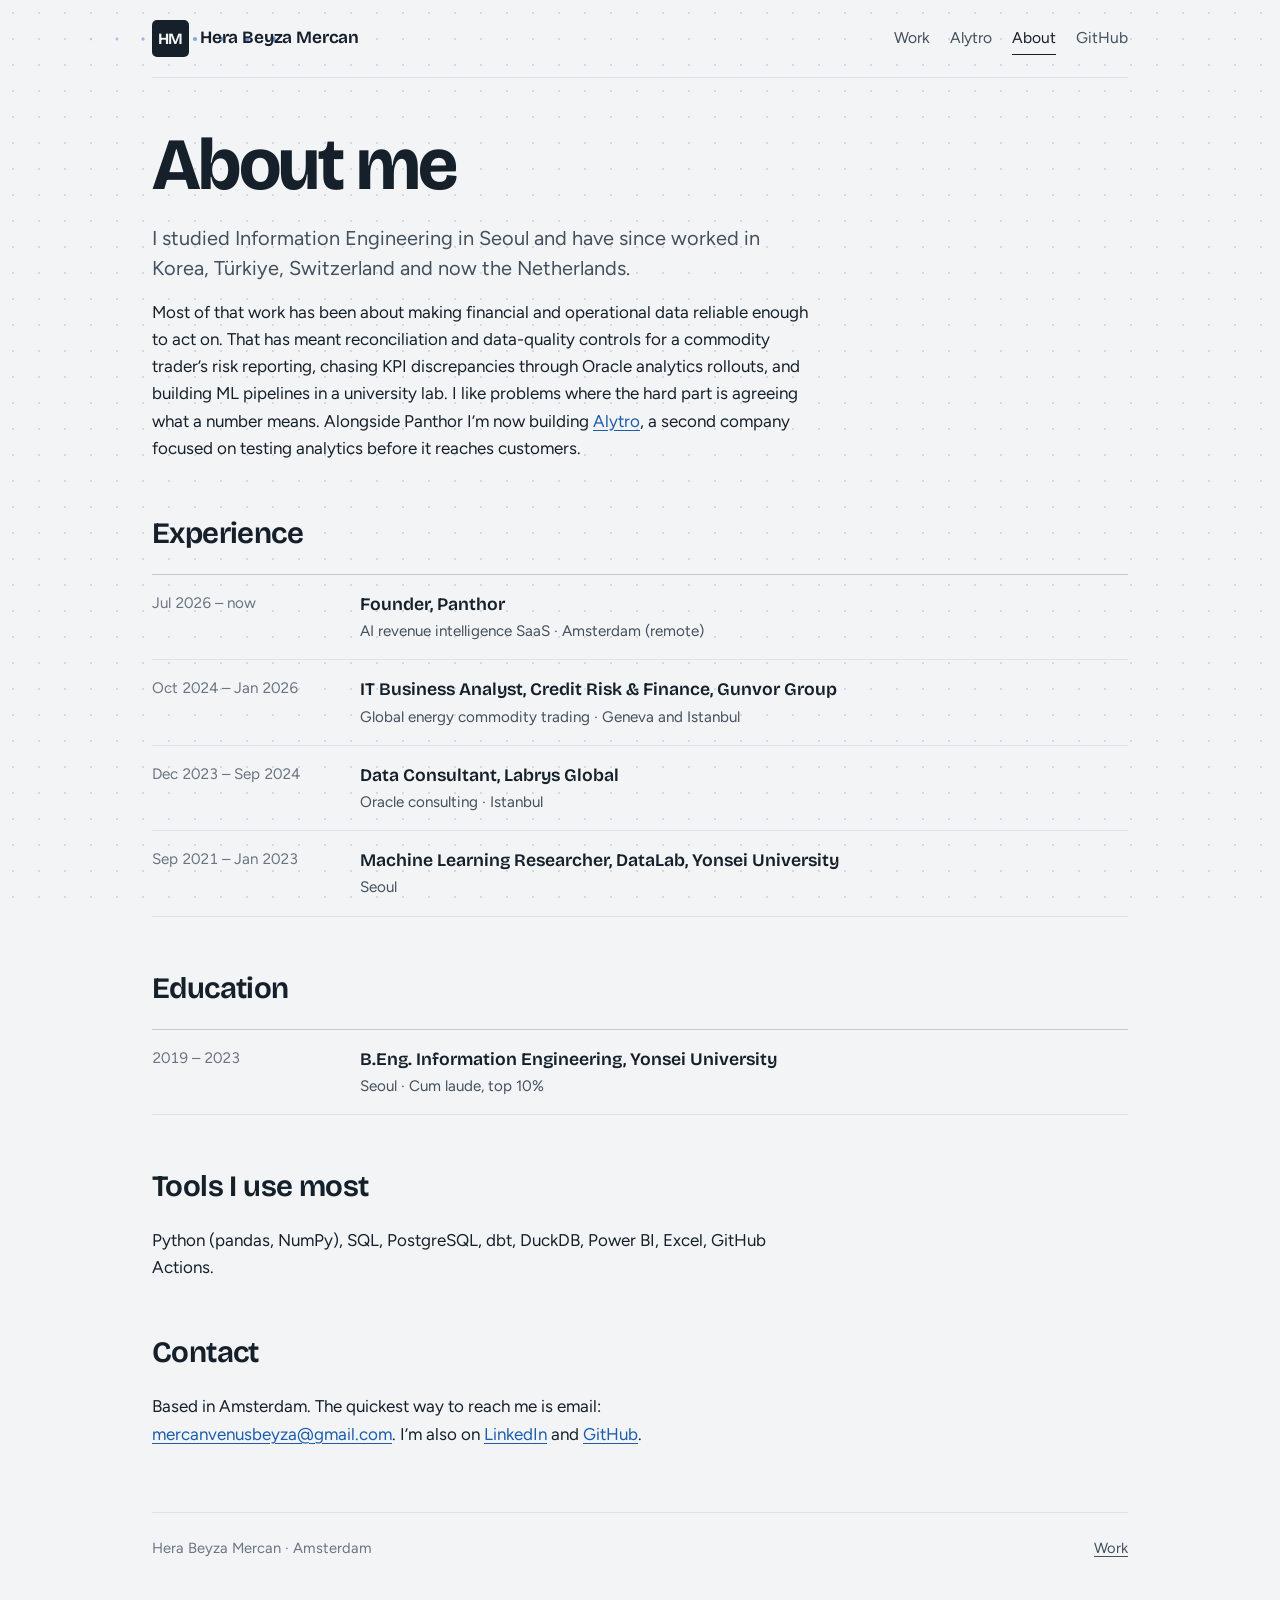
==== about.html @ 0805f067 "Portfolio site: projects, Alytro and about pages Static HTML/CSS/JS for GitHub Pages. Dashboards rea" ====
<!doctype html>
<html lang="en">
<head>
<meta charset="utf-8">
<meta name="viewport" content="width=device-width, initial-scale=1">
<title>About · Hera Beyza Mercan</title>
<meta name="description" content="About Hera Beyza Mercan: education and work experience.">
<link rel="icon" href="assets/favicon.svg" type="image/svg+xml">
<link rel="preconnect" href="https://fonts.googleapis.com">
<link rel="preconnect" href="https://fonts.gstatic.com" crossorigin>
<link rel="stylesheet" href="https://fonts.googleapis.com/css2?family=Bricolage+Grotesque:opsz,wght@12..96,400..800&family=Figtree:ital,wght@0,400..700;1,400..700&family=JetBrains+Mono:wght@400;500&display=swap">
<link rel="stylesheet" href="assets/css/site.css">
</head>
<body>
<header class="site-header">
  <a class="brand" href="index.html"><span class="monogram" aria-hidden="true">HM</span><span class="brand-name">Hera Beyza Mercan</span></a>
  <nav class="site-nav" aria-label="Main">
    <a href="index.html#work">Work</a>
    <a href="alytro.html">Alytro</a>
    <a href="about.html" aria-current="page">About</a>
    <a href="https://github.com/beyzamercanse">GitHub</a>
  </nav>
</header>

<main>
  <section class="project-head">
    <h1>About me</h1>
    <div class="prose">
      <p class="lead">I studied Information Engineering in Seoul and have since worked in Korea, Türkiye, Switzerland and now the Netherlands.</p>
      <p>Most of that work has been about making financial and operational data reliable enough to act on. That has meant reconciliation and data-quality controls for a commodity trader’s risk reporting, chasing KPI discrepancies through Oracle analytics rollouts, and building ML pipelines in a university lab. I like problems where the hard part is agreeing what a number means. Alongside Panthor I’m now building <a href="alytro.html">Alytro</a>, a second company focused on testing analytics before it reaches customers.</p>
    </div>
  </section>

  <section class="stack-lg" aria-labelledby="exp">
    <h2 id="exp">Experience</h2>
    <div class="cv">
      <div class="cv-row"><span class="when">Jul 2026 – now</span><div class="what"><b>Founder, Panthor</b><span>AI revenue intelligence SaaS · Amsterdam (remote)</span></div></div>
      <div class="cv-row"><span class="when">Oct 2024 – Jan 2026</span><div class="what"><b>IT Business Analyst, Credit Risk &amp; Finance, Gunvor Group</b><span>Global energy commodity trading · Geneva and Istanbul</span></div></div>
      <div class="cv-row"><span class="when">Dec 2023 – Sep 2024</span><div class="what"><b>Data Consultant, Labrys Global</b><span>Oracle consulting · Istanbul</span></div></div>
      <div class="cv-row"><span class="when">Sep 2021 – Jan 2023</span><div class="what"><b>Machine Learning Researcher, DataLab, Yonsei University</b><span>Seoul</span></div></div>
    </div>
  </section>

  <section class="stack-lg" aria-labelledby="edu">
    <h2 id="edu">Education</h2>
    <div class="cv">
      <div class="cv-row"><span class="when">2019 – 2023</span><div class="what"><b>B.Eng. Information Engineering, Yonsei University</b><span>Seoul · Cum laude, top 10%</span></div></div>
    </div>
  </section>

  <section class="stack-lg" aria-labelledby="tools">
    <h2 id="tools">Tools I use most</h2>
    <p class="col">Python (pandas, NumPy), SQL, PostgreSQL, dbt, DuckDB, Power BI, Excel, GitHub Actions.</p>
  </section>

  <section class="stack-lg" aria-labelledby="contact">
    <h2 id="contact">Contact</h2>
    <p class="col">Based in Amsterdam. The quickest way to reach me is email: <a href="mailto:mercanvenusbeyza@gmail.com">mercanvenusbeyza@gmail.com</a>. I’m also on <a href="https://linkedin.com/in/beyzamercan">LinkedIn</a> and <a href="https://github.com/beyzamercanse">GitHub</a>.</p>
  </section>
</main>

<footer class="site-footer">
  <span>Hera Beyza Mercan · Amsterdam</span>
  <span><a href="index.html#work">Work</a></span>
</footer>
<script src="assets/js/background.js" defer></script>
</body>
</html>
---- assets/css/site.css ----
/* Layout: one left-aligned reading column (~680px) with figures allowed to run wider (~980px),
   over a live dot-grid background (assets/js/background.js) that reads like graph paper.
   Type: Bricolage Grotesque for headings, Figtree for text, JetBrains Mono for labels and data. */
:root {
  --bg: #f2f4f6;
  --bg-dot-rgb: 38 50 64;
  --accent-rgb: 28 92 171;
  --surface: #ffffff;
  --ink: #16202a;
  --ink-2: #44505c;
  --muted: #6b7480;
  --rule: #dde2e7;
  --rule-strong: #c3cad2;
  --accent: #1c5cab;
  --accent-hover: #15467f;
  --code-bg: #eef1f4;

  /* chart roles (reference palette, validated) */
  --series-1: #2a78d6;
  --series-2: #eb6834;
  --series-3: #1baf7a;
  --pos: #2a78d6;
  --neg: #e34948;
  --total: #52514e;
  --ord-1: #86b6ef;
  --ord-2: #256abf;
  --grid: #e2e6ea;
  --baseline: #c3c9d0;
  --good: #0ca30c;
  --critical: #d03b3b;

  --font-head: "Bricolage Grotesque", "Figtree", system-ui, -apple-system, "Segoe UI", sans-serif;
  --font-body: "Figtree", system-ui, -apple-system, "Segoe UI", Arial, sans-serif;
  --font-mono: "JetBrains Mono", ui-monospace, "SF Mono", Menlo, Consolas, monospace;

  --text: 1.0625rem;
  --measure: 42rem;
  --wide: 61rem;
  color-scheme: light;
}
@media (prefers-color-scheme: dark) {
  :root:not([data-theme="light"]) {
    --bg: #0e1115; --bg-dot-rgb: 196 206 218; --accent-rgb: 127 177 238; --surface: #171b20; --ink: #e9edf1; --ink-2: #b9c1ca; --muted: #8f98a3;
    --rule: #2a3038; --rule-strong: #3a424c; --accent: #7fb1ee; --accent-hover: #a9caf4; --code-bg: #1d2228;
    --series-1: #3987e5; --series-2: #d95926; --series-3: #199e70; --pos: #3987e5; --neg: #e66767;
    --total: #c3c2b7; --ord-1: #256abf; --ord-2: #86b6ef; --grid: #262c33; --baseline: #3a414a;
    color-scheme: dark;
  }
}
:root[data-theme="dark"] {
  --bg: #0e1115; --bg-dot-rgb: 196 206 218; --accent-rgb: 127 177 238; --surface: #171b20; --ink: #e9edf1; --ink-2: #b9c1ca; --muted: #8f98a3;
  --rule: #2a3038; --rule-strong: #3a424c; --accent: #7fb1ee; --accent-hover: #a9caf4; --code-bg: #1d2228;
  --series-1: #3987e5; --series-2: #d95926; --series-3: #199e70; --pos: #3987e5; --neg: #e66767;
  --total: #c3c2b7; --ord-1: #256abf; --ord-2: #86b6ef; --grid: #262c33; --baseline: #3a414a;
  color-scheme: dark;
}

* { box-sizing: border-box; }
html { -webkit-text-size-adjust: 100%; }
body {
  margin: 0;
  background: var(--bg);
  color: var(--ink);
  font: 400 var(--text)/1.6 var(--font-body);
  padding-left: max(16px, env(safe-area-inset-left, 0px));
  padding-right: max(16px, env(safe-area-inset-right, 0px));
}
img, svg { max-width: 100%; }
a { color: var(--accent); text-underline-offset: 0.18em; text-decoration-thickness: 1px; }
a:hover { color: var(--accent-hover); }
:focus-visible { outline: 2px solid var(--accent); outline-offset: 2px; border-radius: 2px; }

h1, h2, h3 { font-family: var(--font-head); font-weight: 700; line-height: 1.08; text-wrap: balance; margin: 0; color: var(--ink); }
h1 { font-size: clamp(2.7rem, 6.6vw, 4.6rem); letter-spacing: -0.035em; font-weight: 720; }
h2 { font-size: 1.85rem; letter-spacing: -0.02em; font-weight: 650; }
h3 { font-size: 1.2rem; letter-spacing: -0.01em; font-weight: 620; }
p { margin: 0; }
code { font-family: var(--font-mono); font-size: 0.88em; background: var(--code-bg); padding: 0.1em 0.35em; border-radius: 3px; }
pre { margin: 0; font: 0.86rem/1.6 var(--font-mono); background: var(--code-bg); padding: 0.9rem 1rem; border-radius: 6px; overflow-x: auto; }
pre code { background: none; padding: 0; font-size: inherit; }
.tabular, table { font-variant-numeric: tabular-nums; }

/* ---------- page frame ---------- */
.wrap { max-width: var(--wide); margin: 0 auto; }
.site-header { max-width: var(--wide); margin: 0 auto; display: flex; flex-wrap: wrap; align-items: center; justify-content: space-between; gap: 0.75rem 1.5rem; padding-block: 1.25rem; border-bottom: 1px solid var(--rule); }
.brand { display: inline-flex; align-items: center; gap: 0.7rem; color: var(--ink); text-decoration: none; }
.brand:hover { color: var(--ink); }
.monogram { width: 2.3rem; height: 2.3rem; display: grid; place-items: center; background: var(--ink); color: var(--bg); border-radius: 5px; font: 700 0.98rem/1 var(--font-head); letter-spacing: -0.01em; }
.brand-name { font: 650 1.08rem/1.2 var(--font-head); letter-spacing: -0.01em; }
.site-nav { display: flex; flex-wrap: wrap; gap: 0.25rem 1.25rem; font-size: 0.98rem; }
.site-nav a { color: var(--ink-2); text-decoration: none; padding-block: 0.2rem; border-bottom: 1.5px solid transparent; }
.site-nav a:hover { color: var(--ink); }
.site-nav a[aria-current="page"] { color: var(--ink); border-bottom-color: var(--ink); }

main { max-width: var(--wide); margin: 0 auto; padding-block: 3rem 4rem; display: grid; gap: 3.5rem; }
.col { max-width: var(--measure); }
.stack { display: grid; gap: 1rem; align-content: start; }
.stack-lg { display: grid; gap: 1.5rem; align-content: start; }
.lead { font-size: 1.25rem; line-height: 1.5; color: var(--ink-2); max-width: 38rem; }
.muted { color: var(--muted); }
.small { font-size: 0.92rem; }
.label { font: 500 0.72rem/1.3 var(--font-mono); letter-spacing: 0.06em; text-transform: uppercase; color: var(--muted); }

.site-footer { max-width: var(--wide); margin: 0 auto; border-top: 1px solid var(--rule); padding-block: 1.5rem 2.5rem; display: flex; flex-wrap: wrap; justify-content: space-between; gap: 0.5rem 1.5rem; font-size: 0.92rem; color: var(--muted); }
.site-footer a { color: var(--ink-2); }

/* ---------- home ---------- */
.intro { display: grid; gap: 1.25rem; padding-top: 1rem; }
.intro .contact { display: flex; flex-wrap: wrap; gap: 0.4rem 1.25rem; font-size: 0.98rem; }
.section-head { display: flex; align-items: baseline; justify-content: space-between; gap: 1rem; border-bottom: 1px solid var(--rule-strong); padding-bottom: 0.6rem; }
.work-list { display: grid; }
.work-item { display: grid; grid-template-columns: minmax(0, 1.25fr) minmax(0, 1fr); gap: 1rem 2.5rem; padding-block: 2rem; border-bottom: 1px solid var(--rule); }
.work-item h3 { font-size: 1.5rem; }
.work-item h3 a { color: var(--ink); text-decoration: none; }
.work-item h3 a:hover { color: var(--accent); }
.work-item .q { font-size: 1.1rem; color: var(--ink-2); font-style: italic; }
.work-item .links { display: flex; flex-wrap: wrap; gap: 0.3rem 1.25rem; font-size: 0.98rem; }
.stack-line { font: 400 0.78rem/1.5 var(--font-mono); color: var(--muted); }
.figs { display: grid; gap: 0.9rem; align-content: start; margin: 0; }
.figs div { display: grid; grid-template-columns: 7.5rem minmax(0, 1fr); gap: 0.9rem; align-items: baseline; }
.figs dt { font: 650 1.35rem/1.1 var(--font-head); letter-spacing: -0.02em; font-variant-numeric: tabular-nums; text-align: right; color: var(--ink); }
.figs dd { margin: 0; font-size: 0.95rem; color: var(--ink-2); line-height: 1.4; }
.now { display: grid; grid-template-columns: minmax(0, 1fr) minmax(0, 2fr); gap: 1rem 2.5rem; padding: 1.75rem; background: var(--surface); border: 1px solid var(--rule); border-radius: 6px; }

/* ---------- project pages ---------- */
.crumbs { font-size: 0.92rem; }
.crumbs a { color: var(--muted); }
.project-head { display: grid; gap: 1.1rem; }
.meta { display: grid; grid-template-columns: repeat(3, minmax(0, 1fr)); gap: 1rem 2rem; margin: 0.5rem 0 0; padding-top: 1.1rem; border-top: 1px solid var(--rule); max-width: var(--wide); }
.meta dt { font: 500 0.72rem/1.3 var(--font-mono); letter-spacing: 0.06em; text-transform: uppercase; color: var(--muted); margin-bottom: 0.3rem; }
.meta dd { margin: 0; font-size: 0.98rem; color: var(--ink-2); }
.tiles { display: grid; grid-template-columns: repeat(4, minmax(0, 1fr)); gap: 1px; background: var(--rule); border: 1px solid var(--rule); border-radius: 6px; overflow: hidden; }
.tile { background: var(--surface); padding: 1.1rem 1.2rem 1.2rem; display: grid; gap: 0.35rem; align-content: start; }
.tile .v { font: 650 1.8rem/1.1 var(--font-head); letter-spacing: -0.025em; color: var(--ink); }
.tile .k { font-size: 0.93rem; color: var(--ink-2); line-height: 1.4; }
.prose { display: grid; gap: 1rem; max-width: var(--measure); }
.prose h3 { margin-top: 0.75rem; }
.prose ul, .prose ol { margin: 0; padding-left: 1.25rem; display: grid; gap: 0.4rem; }
.two-col { display: grid; grid-template-columns: repeat(2, minmax(0, 1fr)); gap: 1.5rem 2.5rem; }
.two-col > div { display: grid; gap: 0.5rem; align-content: start; }

/* architecture flow */
.flow { list-style: none; margin: 0; padding: 0; display: flex; flex-wrap: wrap; align-items: stretch; gap: 0.6rem; }
.flow li { position: relative; flex: 1 1 9rem; min-width: 0; background: var(--surface); border: 1px solid var(--rule-strong); border-radius: 5px; padding: 0.7rem 0.8rem; display: grid; gap: 0.2rem; align-content: start; }
.flow li b { font: 620 1rem/1.25 var(--font-head); }
.flow li span { font-size: 0.85rem; color: var(--ink-2); line-height: 1.35; }
.flow li.gate { border-color: var(--ink-2); border-width: 1.5px; }
.flow li.out { background: transparent; border-style: dashed; }
.flow-note { font-size: 0.92rem; color: var(--ink-2); max-width: var(--measure); }
.arrow { flex: 0 0 auto; align-self: center; color: var(--muted); font-size: 1.1rem; }

/* tables */
.table-wrap { overflow-x: auto; border: 1px solid var(--rule); border-radius: 6px; background: var(--surface); }
table { border-collapse: collapse; width: 100%; font-size: 0.93rem; }
th, td { text-align: left; padding: 0.55rem 0.8rem; border-bottom: 1px solid var(--rule); white-space: nowrap; }
th { font: 500 0.7rem/1.3 var(--font-mono); color: var(--muted); letter-spacing: 0.05em; text-transform: uppercase; }
td.n, th.n { text-align: right; }
tr:last-child td { border-bottom: 0; }
tr.total td { font-weight: 700; border-top: 1px solid var(--rule-strong); }

/* ---------- dashboard ---------- */
.dash { display: grid; grid-template-columns: repeat(2, minmax(0, 1fr)); gap: 1.25rem; }
.fig { background: var(--surface); border: 1px solid var(--rule); border-radius: 6px; padding: 1.1rem 1.2rem 1rem; display: grid; gap: 0.6rem; min-width: 0; position: relative; align-content: start; }
.fig.span-2 { grid-column: 1 / -1; }
.fig h3 { font-size: 1.05rem; }
.fig .sub { font-size: 0.9rem; color: var(--ink-2); line-height: 1.4; }
.fig .sub b { white-space: nowrap; }
.fig .chart { position: relative; min-height: 2rem; }
.fig details { font-size: 0.88rem; }
.fig summary { cursor: pointer; color: var(--muted); width: fit-content; }
.fig details .table-wrap { margin-top: 0.5rem; }
.legend { display: flex; flex-wrap: wrap; gap: 0.3rem 1rem; font-size: 0.86rem; color: var(--ink-2); }
.legend span { display: inline-flex; align-items: center; gap: 0.4rem; }
.legend i { width: 0.75rem; height: 0.75rem; border-radius: 2px; display: inline-block; }
.legend i.line { height: 2px; width: 1rem; border-radius: 1px; }
.checks { list-style: none; margin: 0; padding: 0; display: grid; gap: 0.45rem; font-size: 0.93rem; }
.checks li { display: flex; gap: 0.55rem; align-items: baseline; }
.checks .ok { color: var(--good); font-weight: 700; }
.checks .bad { color: var(--critical); font-weight: 700; }
.chart svg { display: block; overflow: visible; }
.chart text { font-family: var(--font-body); fill: var(--muted); font-size: 12px; font-variant-numeric: tabular-nums; }
.chart text.val { fill: var(--ink-2); font-weight: 600; }
.chart text.lbl { fill: var(--ink-2); }
.chart .grid line { stroke: var(--grid); stroke-width: 1; }
.chart .base { stroke: var(--baseline); stroke-width: 1; }
.chart .ref { stroke: var(--ink-2); stroke-width: 1; stroke-dasharray: 0; opacity: 0.55; }
.chart [data-tip] { cursor: default; }
.tip { position: absolute; pointer-events: none; background: var(--ink); color: var(--bg); font-size: 0.84rem; line-height: 1.35; padding: 0.4rem 0.55rem; border-radius: 4px; white-space: nowrap; transform: translate(-50%, calc(-100% - 10px)); z-index: 5; }
.tip[hidden] { display: none; }

/* ---------- about ---------- */
.cv { display: grid; gap: 0; border-top: 1px solid var(--rule-strong); }
.cv-row { display: grid; grid-template-columns: 11rem minmax(0, 1fr); gap: 0.25rem 2rem; padding-block: 1rem; border-bottom: 1px solid var(--rule); }
.cv-row .when { color: var(--muted); font-size: 0.95rem; font-variant-numeric: tabular-nums; }
.cv-row .what b { font-family: var(--font-head); font-weight: 620; font-size: 1.1rem; }
.cv-row .what span { display: block; color: var(--ink-2); font-size: 0.95rem; }

/* ---------- venture ---------- */
.steps { margin: 0; padding: 0; list-style: none; counter-reset: s; display: grid; grid-template-columns: repeat(4, minmax(0, 1fr)); gap: 1rem; }
.steps li { counter-increment: s; border-top: 2px solid var(--ink); padding-top: 0.7rem; display: grid; gap: 0.3rem; align-content: start; }
.steps li::before { content: counter(s); font: 700 0.85rem/1 var(--font-head); color: var(--muted); }
.steps b { font-family: var(--font-head); font-weight: 620; font-size: 1.08rem; }
.steps span { font-size: 0.93rem; color: var(--ink-2); }
.status { display: grid; grid-template-columns: repeat(2, minmax(0, 1fr)); gap: 1.5rem 2.5rem; }

@media (max-width: 860px) {
  .work-item, .now, .status, .two-col { grid-template-columns: minmax(0, 1fr); }
  .tiles { grid-template-columns: repeat(2, minmax(0, 1fr)); }
  .dash { grid-template-columns: minmax(0, 1fr); }
  .steps { grid-template-columns: repeat(2, minmax(0, 1fr)); }
  .meta { grid-template-columns: minmax(0, 1fr); }
}
@media (max-width: 520px) {
  main { padding-block: 2rem 3rem; gap: 2.75rem; }
  .tiles { grid-template-columns: minmax(0, 1fr); }
  .steps { grid-template-columns: minmax(0, 1fr); }
  .cv-row { grid-template-columns: minmax(0, 1fr); }
  .figs div { grid-template-columns: 6.25rem minmax(0, 1fr); }
  .arrow { display: none; }
  .flow li { flex-basis: 100%; }
}
@media (prefers-reduced-motion: reduce) { * { transition: none !important; animation: none !important; } }

/* ---------- live background ---------- */
.bg-canvas { position: fixed; inset: 0; width: 100%; height: 100%; z-index: 0; pointer-events: none; }
.site-header, main, .site-footer { position: relative; z-index: 1; }
.intro .kicker { font: 500 0.78rem/1.4 var(--font-mono); letter-spacing: 0.04em; color: var(--muted); }
.bg-hint { font: 400 0.72rem/1.4 var(--font-mono); color: var(--muted); }
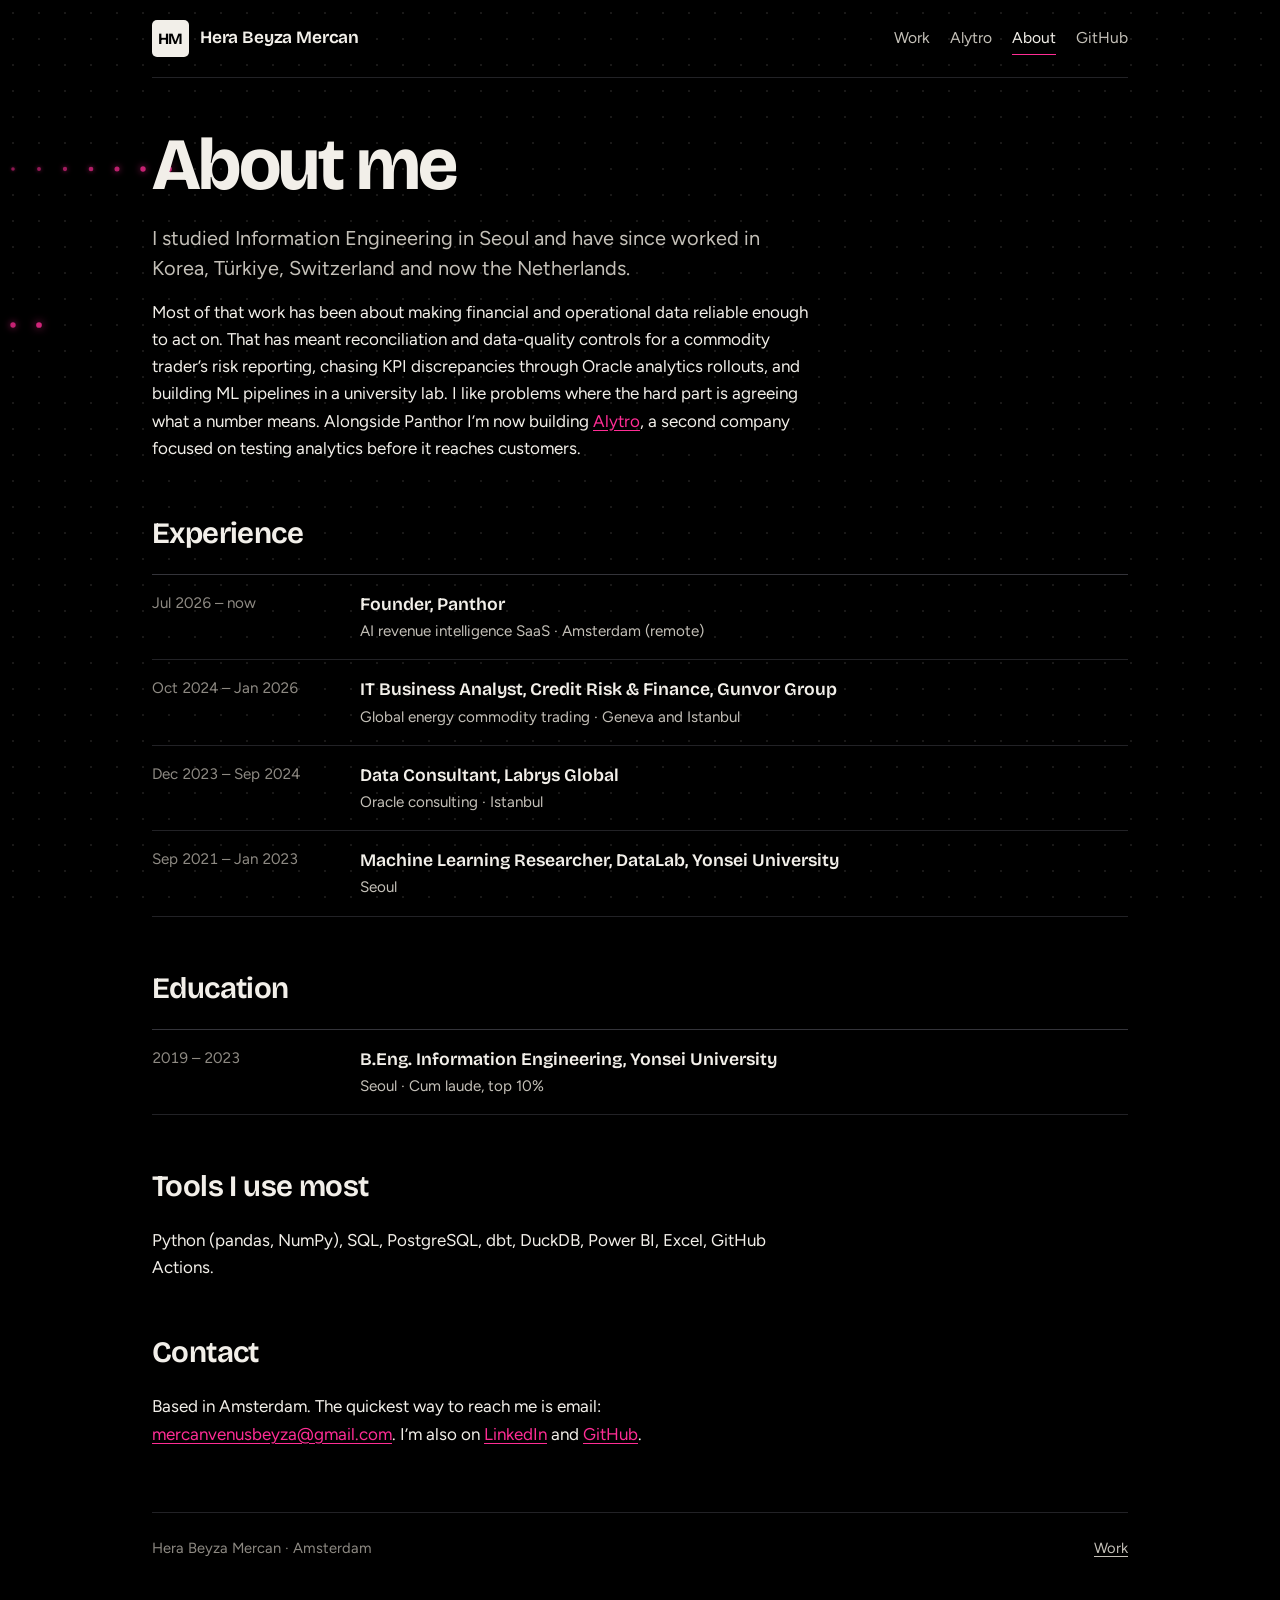
==== commit 817f9550: "Version asset links so browsers load changes right away scripts/build_data.py now adds ?v=<content h" ====
--- a/about.html
+++ b/about.html
@@ -5,11 +5,11 @@
 <meta name="viewport" content="width=device-width, initial-scale=1">
 <title>About · Hera Beyza Mercan</title>
 <meta name="description" content="About Hera Beyza Mercan: education and work experience.">
-<link rel="icon" href="assets/favicon.svg" type="image/svg+xml">
+<link rel="icon" href="assets/favicon.svg?v=271104e1" type="image/svg+xml">
 <link rel="preconnect" href="https://fonts.googleapis.com">
 <link rel="preconnect" href="https://fonts.gstatic.com" crossorigin>
 <link rel="stylesheet" href="https://fonts.googleapis.com/css2?family=Bricolage+Grotesque:opsz,wght@12..96,400..800&family=Figtree:ital,wght@0,400..700;1,400..700&family=JetBrains+Mono:wght@400;500&display=swap">
-<link rel="stylesheet" href="assets/css/site.css">
+<link rel="stylesheet" href="assets/css/site.css?v=8ac12f01">
 </head>
 <body>
 <header class="site-header">
@@ -63,6 +63,6 @@
   <span>Hera Beyza Mercan · Amsterdam</span>
   <span><a href="index.html#work">Work</a></span>
 </footer>
-<script src="assets/js/background.js" defer></script>
+<script src="assets/js/background.js?v=9130efc0" defer></script>
 </body>
 </html>
--- a/assets/css/site.css
+++ b/assets/css/site.css
@@ -1,33 +1,32 @@
 /* Layout: one left-aligned reading column (~680px) with figures allowed to run wider (~980px),
    over a live dot-grid background (assets/js/background.js) that reads like graph paper.
-   Type: Bricolage Grotesque for headings, Figtree for text, JetBrains Mono for labels and data. */
+   Type: Bricolage Grotesque for headings, Figtree for text, JetBrains Mono for labels and data.
+   Colour: one fixed dark look. Black ground, off-white type, neon pink for every highlight. */
 :root {
-  --bg: #f2f4f6;
-  --bg-dot-rgb: 38 50 64;
-  --accent-rgb: 28 92 171;
-  --surface: #ffffff;
-  --ink: #16202a;
-  --ink-2: #44505c;
-  --muted: #6b7480;
-  --rule: #dde2e7;
-  --rule-strong: #c3cad2;
-  --accent: #1c5cab;
-  --accent-hover: #15467f;
-  --code-bg: #eef1f4;
-
-  /* chart roles (reference palette, validated) */
-  --series-1: #2a78d6;
-  --series-2: #eb6834;
-  --series-3: #1baf7a;
-  --pos: #2a78d6;
-  --neg: #e34948;
-  --total: #52514e;
-  --ord-1: #86b6ef;
-  --ord-2: #256abf;
-  --grid: #e2e6ea;
-  --baseline: #c3c9d0;
+  --bg: #000000;
+  --bg-dot-rgb: 242 239 233;
+  --accent-rgb: 255 45 149;
+  --surface: #0e0e10;
+  --ink: #f2efe9;
+  --ink-2: #c4c0b8;
+  --muted: #8e8a83;
+  --rule: #222226;
+  --rule-strong: #34343a;
+  --accent: #ff2d95;
+  --accent-hover: #ff7ac0;
+  --code-bg: #141417;
+
+  /* chart roles: pink / cyan / amber, validated all-pairs on the dark panel surface */
+  --series-1: #ff2d95;
+  --series-2: #119dbb;
+  --series-3: #c98500;
+  --pos: #119dbb;
+  --neg: #ff2d95;
+  --total: #bdb9b1;
+  --grid: #1d1d21;
+  --baseline: #3a3a40;
   --good: #0ca30c;
-  --critical: #d03b3b;
+  --critical: #e5484d;
 
   --font-head: "Bricolage Grotesque", "Figtree", system-ui, -apple-system, "Segoe UI", sans-serif;
   --font-body: "Figtree", system-ui, -apple-system, "Segoe UI", Arial, sans-serif;
@@ -36,27 +35,18 @@
   --text: 1.0625rem;
   --measure: 42rem;
   --wide: 61rem;
-  color-scheme: light;
-}
-@media (prefers-color-scheme: dark) {
-  :root:not([data-theme="light"]) {
-    --bg: #0e1115; --bg-dot-rgb: 196 206 218; --accent-rgb: 127 177 238; --surface: #171b20; --ink: #e9edf1; --ink-2: #b9c1ca; --muted: #8f98a3;
-    --rule: #2a3038; --rule-strong: #3a424c; --accent: #7fb1ee; --accent-hover: #a9caf4; --code-bg: #1d2228;
-    --series-1: #3987e5; --series-2: #d95926; --series-3: #199e70; --pos: #3987e5; --neg: #e66767;
-    --total: #c3c2b7; --ord-1: #256abf; --ord-2: #86b6ef; --grid: #262c33; --baseline: #3a414a;
-    color-scheme: dark;
-  }
-}
-:root[data-theme="dark"] {
-  --bg: #0e1115; --bg-dot-rgb: 196 206 218; --accent-rgb: 127 177 238; --surface: #171b20; --ink: #e9edf1; --ink-2: #b9c1ca; --muted: #8f98a3;
-  --rule: #2a3038; --rule-strong: #3a424c; --accent: #7fb1ee; --accent-hover: #a9caf4; --code-bg: #1d2228;
-  --series-1: #3987e5; --series-2: #d95926; --series-3: #199e70; --pos: #3987e5; --neg: #e66767;
-  --total: #c3c2b7; --ord-1: #256abf; --ord-2: #86b6ef; --grid: #262c33; --baseline: #3a414a;
   color-scheme: dark;
 }
 
 * { box-sizing: border-box; }
-html { -webkit-text-size-adjust: 100%; }
+html { -webkit-text-size-adjust: 100%; scrollbar-color: var(--accent) var(--bg); }
+::-webkit-scrollbar { width: 10px; height: 10px; background: var(--bg); }
+::-webkit-scrollbar-track { background: var(--bg); }
+::-webkit-scrollbar-thumb { background: var(--accent); border-radius: 10px; border: 2px solid var(--bg); }
+::-webkit-scrollbar-thumb:hover { background: var(--accent-hover); }
+::-webkit-scrollbar-corner { background: var(--bg); }
+.table-wrap, pre { scrollbar-color: var(--accent) var(--surface); }
+::selection { background: var(--accent); color: #000000; }
 body {
   margin: 0;
   background: var(--bg);
@@ -66,8 +56,8 @@
   padding-right: max(16px, env(safe-area-inset-right, 0px));
 }
 img, svg { max-width: 100%; }
-a { color: var(--accent); text-underline-offset: 0.18em; text-decoration-thickness: 1px; }
-a:hover { color: var(--accent-hover); }
+a { color: var(--accent); text-underline-offset: 0.18em; text-decoration-thickness: 1px; transition: color 0.15s, text-shadow 0.15s; }
+a:hover { color: var(--accent-hover); text-shadow: 0 0 14px rgba(255, 45, 149, 0.55); }
 :focus-visible { outline: 2px solid var(--accent); outline-offset: 2px; border-radius: 2px; }
 
 h1, h2, h3 { font-family: var(--font-head); font-weight: 700; line-height: 1.08; text-wrap: balance; margin: 0; color: var(--ink); }
@@ -90,7 +80,7 @@
 .site-nav { display: flex; flex-wrap: wrap; gap: 0.25rem 1.25rem; font-size: 0.98rem; }
 .site-nav a { color: var(--ink-2); text-decoration: none; padding-block: 0.2rem; border-bottom: 1.5px solid transparent; }
 .site-nav a:hover { color: var(--ink); }
-.site-nav a[aria-current="page"] { color: var(--ink); border-bottom-color: var(--ink); }
+.site-nav a[aria-current="page"] { color: var(--ink); border-bottom-color: var(--accent); }
 
 main { max-width: var(--wide); margin: 0 auto; padding-block: 3rem 4rem; display: grid; gap: 3.5rem; }
 .col { max-width: var(--measure); }
@@ -144,7 +134,7 @@
 .flow li { position: relative; flex: 1 1 9rem; min-width: 0; background: var(--surface); border: 1px solid var(--rule-strong); border-radius: 5px; padding: 0.7rem 0.8rem; display: grid; gap: 0.2rem; align-content: start; }
 .flow li b { font: 620 1rem/1.25 var(--font-head); }
 .flow li span { font-size: 0.85rem; color: var(--ink-2); line-height: 1.35; }
-.flow li.gate { border-color: var(--ink-2); border-width: 1.5px; }
+.flow li.gate { border-color: var(--accent); border-width: 1.5px; }
 .flow li.out { background: transparent; border-style: dashed; }
 .flow-note { font-size: 0.92rem; color: var(--ink-2); max-width: var(--measure); }
 .arrow { flex: 0 0 auto; align-self: center; color: var(--muted); font-size: 1.1rem; }
@@ -185,7 +175,7 @@
 .chart .base { stroke: var(--baseline); stroke-width: 1; }
 .chart .ref { stroke: var(--ink-2); stroke-width: 1; stroke-dasharray: 0; opacity: 0.55; }
 .chart [data-tip] { cursor: default; }
-.tip { position: absolute; pointer-events: none; background: var(--ink); color: var(--bg); font-size: 0.84rem; line-height: 1.35; padding: 0.4rem 0.55rem; border-radius: 4px; white-space: nowrap; transform: translate(-50%, calc(-100% - 10px)); z-index: 5; }
+.tip { position: absolute; pointer-events: none; background: var(--ink); color: #000000; box-shadow: 0 0 0 1px var(--accent), 0 6px 20px rgba(0, 0, 0, 0.6); font-size: 0.84rem; line-height: 1.35; padding: 0.4rem 0.55rem; border-radius: 4px; white-space: nowrap; transform: translate(-50%, calc(-100% - 10px)); z-index: 5; }
 .tip[hidden] { display: none; }
 
 /* ---------- about ---------- */
@@ -197,7 +187,7 @@
 
 /* ---------- venture ---------- */
 .steps { margin: 0; padding: 0; list-style: none; counter-reset: s; display: grid; grid-template-columns: repeat(4, minmax(0, 1fr)); gap: 1rem; }
-.steps li { counter-increment: s; border-top: 2px solid var(--ink); padding-top: 0.7rem; display: grid; gap: 0.3rem; align-content: start; }
+.steps li { counter-increment: s; border-top: 2px solid var(--accent); padding-top: 0.7rem; display: grid; gap: 0.3rem; align-content: start; }
 .steps li::before { content: counter(s); font: 700 0.85rem/1 var(--font-head); color: var(--muted); }
 .steps b { font-family: var(--font-head); font-weight: 620; font-size: 1.08rem; }
 .steps span { font-size: 0.93rem; color: var(--ink-2); }
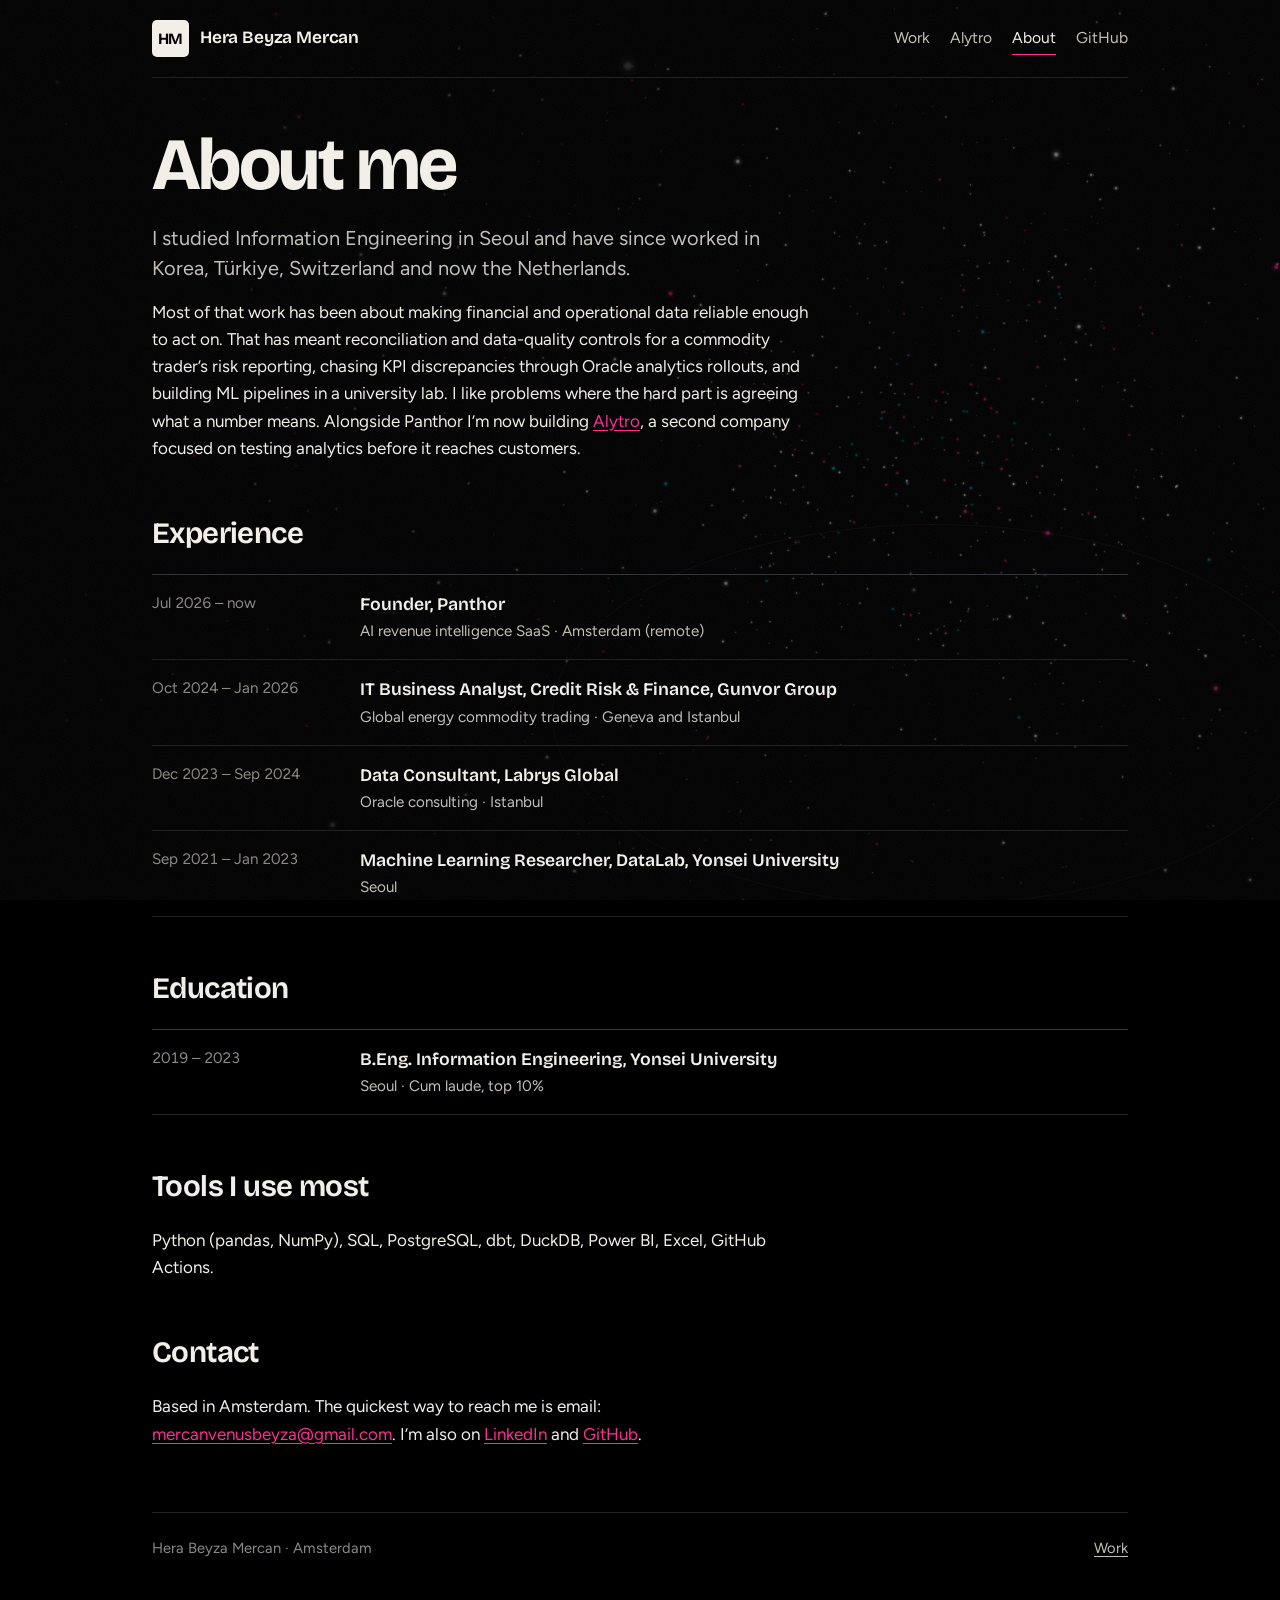
==== commit e3bd0e7a: "Add energy-trading and AI projects, and a cinematic 3D background - Home page: new "Energy trading a" ====
--- a/about.html
+++ b/about.html
@@ -9,9 +9,9 @@
 <link rel="preconnect" href="https://fonts.googleapis.com">
 <link rel="preconnect" href="https://fonts.gstatic.com" crossorigin>
 <link rel="stylesheet" href="https://fonts.googleapis.com/css2?family=Bricolage+Grotesque:opsz,wght@12..96,400..800&family=Figtree:ital,wght@0,400..700;1,400..700&family=JetBrains+Mono:wght@400;500&display=swap">
-<link rel="stylesheet" href="assets/css/site.css?v=8ac12f01">
+<link rel="stylesheet" href="assets/css/site.css?v=3d3af162">
 </head>
-<body>
+<body data-scene="core">
 <header class="site-header">
   <a class="brand" href="index.html"><span class="monogram" aria-hidden="true">HM</span><span class="brand-name">Hera Beyza Mercan</span></a>
   <nav class="site-nav" aria-label="Main">
@@ -63,6 +63,6 @@
   <span>Hera Beyza Mercan · Amsterdam</span>
   <span><a href="index.html#work">Work</a></span>
 </footer>
-<script src="assets/js/background.js?v=9130efc0" defer></script>
+<script src="assets/js/background.js?v=5a66f21a" defer></script>
 </body>
 </html>
--- a/assets/css/site.css
+++ b/assets/css/site.css
@@ -1,11 +1,14 @@
 /* Layout: one left-aligned reading column (~680px) with figures allowed to run wider (~980px),
-   over a live dot-grid background (assets/js/background.js) that reads like graph paper.
+   over a live 3D background (assets/js/background.js): a constellation of points that morphs
+   between shapes drawn from each project, with film grain and a vignette on top.
    Type: Bricolage Grotesque for headings, Figtree for text, JetBrains Mono for labels and data.
    Colour: one fixed dark look. Black ground, off-white type, neon pink for every highlight. */
 :root {
   --bg: #000000;
   --bg-dot-rgb: 242 239 233;
   --accent-rgb: 255 45 149;
+  --cyan-rgb: 17 157 187;
+  --amber-rgb: 201 133 0;
   --surface: #0e0e10;
   --ink: #f2efe9;
   --ink-2: #c4c0b8;
@@ -213,6 +216,39 @@
 
 /* ---------- live background ---------- */
 .bg-canvas { position: fixed; inset: 0; width: 100%; height: 100%; z-index: 0; pointer-events: none; }
+/* Film grain over the scene, plus a vignette that keeps the corners dark. */
+.bg-grain { position: fixed; inset: 0; z-index: 0; pointer-events: none; overflow: hidden; background: radial-gradient(ellipse 80% 75% at 68% 48%, transparent 45%, rgba(0, 0, 0, 0.62) 100%); }
+.bg-grain::before { content: ""; position: absolute; inset: -60%; opacity: 0.07; background-image: url("data:image/svg+xml,%3Csvg xmlns='http://www.w3.org/2000/svg' width='180' height='180'%3E%3Cfilter id='n'%3E%3CfeTurbulence type='fractalNoise' baseFrequency='0.85' numOctaves='2' stitchTiles='stitch'/%3E%3CfeColorMatrix values='0 0 0 0 1 0 0 0 0 1 0 0 0 0 1 0 0 0 0.6 0'/%3E%3C/filter%3E%3Crect width='100%25' height='100%25' filter='url(%23n)'/%3E%3C/svg%3E"); animation: grain 0.8s steps(4) infinite; }
+@keyframes grain { 0% { transform: translate(0, 0); } 25% { transform: translate(-4%, 3%); } 50% { transform: translate(3%, -5%); } 75% { transform: translate(-2%, -3%); } 100% { transform: translate(4%, 2%); } }
 .site-header, main, .site-footer { position: relative; z-index: 1; }
+
+/* Scene control in the intro: which shape the background shows, and a way to stop it. */
+.scenes { display: grid; gap: 0.6rem; margin-top: 0.9rem; max-width: 40rem; padding-top: 1rem; border-top: 1px solid var(--rule); }
+.scene-caption { font-size: 0.95rem; line-height: 1.5; color: var(--ink-2); min-height: 3em; }
+.scene-bar { display: flex; align-items: flex-start; gap: 1.25rem; }
+.scene-list { display: flex; flex-wrap: wrap; gap: 0 1.1rem; flex: 1 1 auto; min-width: 0; }
+.scene-list button, .scene-pause { appearance: none; background: none; border: 0; margin: 0; padding: 0.3rem 0 0.45rem; color: var(--muted); font: 400 0.8rem/1.3 var(--font-mono); cursor: pointer; position: relative; white-space: nowrap; }
+.scene-list button:hover, .scene-pause:hover { color: var(--ink); }
+.scene-list button[aria-pressed="true"] { color: var(--ink); }
+.scene-list button i { position: absolute; left: 0; bottom: 0; height: 1.5px; width: calc(var(--p, 0) * 100%); background: var(--accent); box-shadow: 0 0 8px rgba(255, 45, 149, 0.7); }
+.scene-list button[aria-pressed="false"] i { width: 0; }
+.scene-pause { flex: none; display: inline-flex; align-items: center; gap: 0.45rem; color: var(--ink-2); }
+.scene-pause::before { content: ""; width: 0.6rem; height: 0.6rem; flex: none; background: linear-gradient(90deg, currentColor 0 35%, transparent 35% 65%, currentColor 65%); }
+.scene-pause[data-state="paused"]::before { background: currentColor; clip-path: polygon(10% 0, 100% 50%, 10% 100%); }
+
+/* Work groups and the status line on projects still being built. */
+.work-group { display: grid; gap: 0; }
+.progress-note { display: flex; gap: 0.6rem; align-items: baseline; font-size: 0.93rem; color: var(--ink-2); line-height: 1.45; }
+.progress-note::before { content: ""; width: 0.48rem; height: 0.48rem; flex: none; border-radius: 50%; background: var(--accent); box-shadow: 0 0 10px rgba(255, 45, 149, 0.85); transform: translateY(-0.08rem); }
+.work-item[data-scene] { position: relative; }
+.work-item[data-scene]::before { content: ""; position: absolute; left: -0.9rem; top: 2rem; bottom: 2rem; width: 2px; border-radius: 2px; background: var(--accent); box-shadow: 0 0 12px rgba(255, 45, 149, 0.8); opacity: 0; transition: opacity 0.2s; }
+.work-item[data-scene]:hover::before, .work-item[data-scene]:focus-within::before { opacity: 1; }
+main > *, .intro > *, .scenes, .scene-bar { min-width: 0; }
+@media (min-width: 1100px) { .intro { min-height: min(80svh, 50rem); align-content: center; } }
+@media (max-width: 520px) {
+  .scene-bar { flex-direction: column; gap: 0.2rem; }
+  .scene-list { flex-wrap: nowrap; overflow-x: auto; scrollbar-width: none; width: 100%; }
+  .scene-list::-webkit-scrollbar { display: none; }
+}
 .intro .kicker { font: 500 0.78rem/1.4 var(--font-mono); letter-spacing: 0.04em; color: var(--muted); }
 .bg-hint { font: 400 0.72rem/1.4 var(--font-mono); color: var(--muted); }
